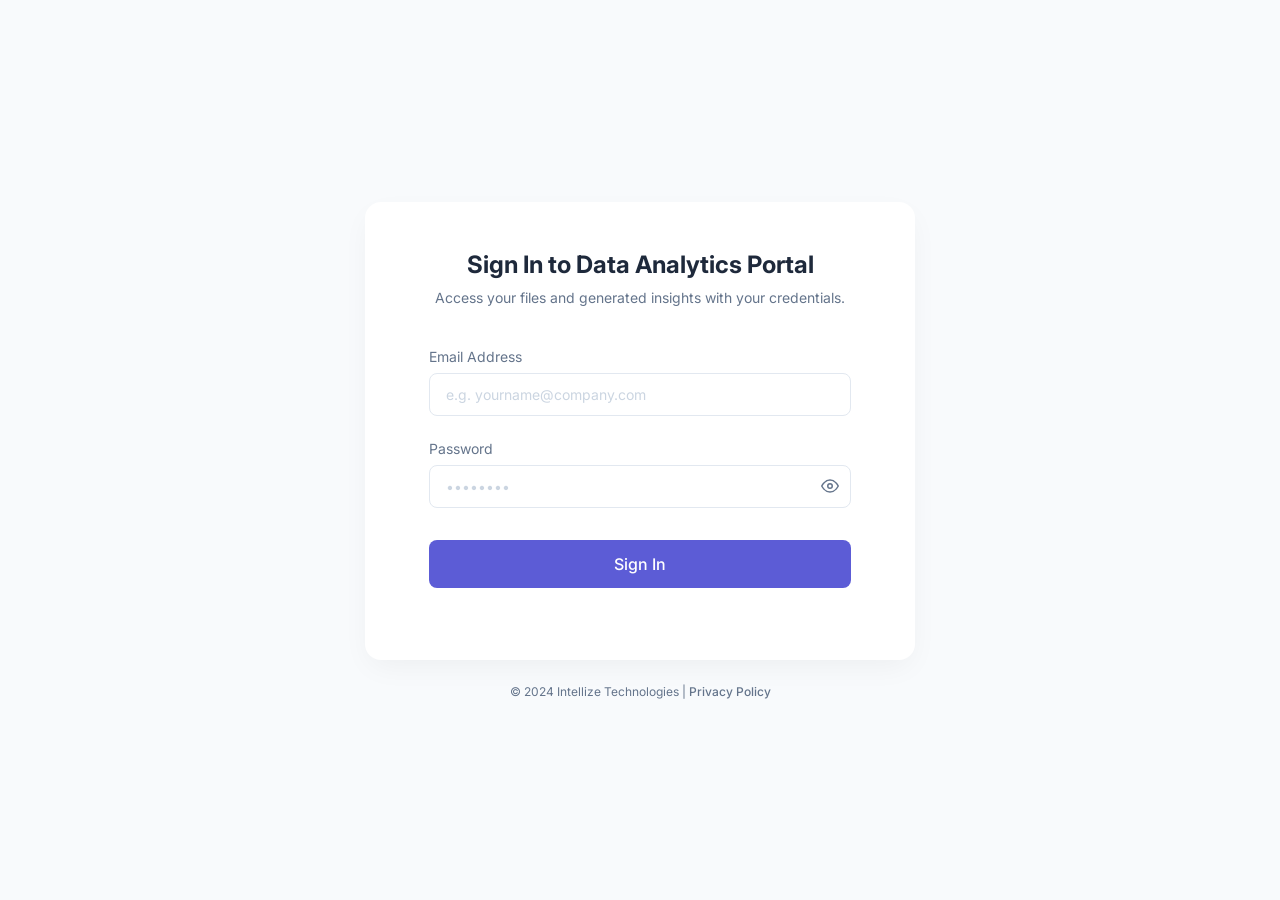
==== login.html @ 5cedb32c "login feature" ====
<!DOCTYPE html>
<html lang="en">

<head>
    <meta charset="UTF-8">
    <meta name="viewport" content="width=device-width, initial-scale=1.0">
    <title>Sign In - Data Analytics Portal</title>
    <link rel="stylesheet" href="style.css">
    <link href="https://fonts.googleapis.com/css2?family=Inter:wght@400;500;600;700&display=swap" rel="stylesheet">
</head>

<body>
    <div class="login-container">
        <div class="login-card">
            <h1 class="login-title">Sign In to Data Analytics Portal</h1>
            <p class="login-subtitle">Access your files and generated insights with your credentials.</p>

            <form action="/login" method="POST" class="login-form">
                <div class="input-group">
                    <label for="email">Email Address</label>
                    <input type="email" id="email" name="email" placeholder="e.g. yourname@company.com" required>
                </div>

                <div class="input-group password-group">
                    <label for="password">Password</label>
                    <div class="password-input-wrapper">
                        <input type="password" id="password" name="password" placeholder="••••••••" required>
                        <button type="button" class="toggle-password" id="togglePasswordBtn"
                            aria-label="Toggle password visibility">
                            <svg xmlns="http://www.w3.org/2000/svg" width="18" height="18" viewBox="0 0 24 24"
                                fill="none" stroke="currentColor" stroke-width="2" stroke-linecap="round"
                                stroke-linejoin="round" class="feather feather-eye">
                                <path d="M1 12s4-8 11-8 11 8 11 8-4 8-11 8-11-8-11-8z"></path>
                                <circle cx="12" cy="12" r="3"></circle>
                            </svg>
                        </button>
                    </div>
                </div>

                <button type="submit" class="login-btn">Sign In</button>
            </form>


        </div>
        <div class="login-footer">
            © 2024 Intellize Technologies | <a href="#">Privacy Policy</a>
        </div>
    </div>

    <script>
        document.getElementById('togglePasswordBtn').addEventListener('click', function () {
            var passwordInput = document.getElementById('password');
            var icon = this.querySelector('svg');
            if (passwordInput.type === 'password') {
                passwordInput.type = 'text';
                // change to eye-off icon
                this.innerHTML = '<svg xmlns="http://www.w3.org/2000/svg" width="18" height="18" viewBox="0 0 24 24" fill="none" stroke="currentColor" stroke-width="2" stroke-linecap="round" stroke-linejoin="round" class="feather feather-eye-off"><path d="M17.94 17.94A10.07 10.07 0 0 1 12 20c-7 0-11-8-11-8a18.45 18.45 0 0 1 5.06-5.94M9.9 4.24A9.12 9.12 0 0 1 12 4c7 0 11 8 11 8a18.5 18.5 0 0 1-2.16 3.19m-6.72-1.07a3 3 0 1 1-4.24-4.24M1 1l22 22"></path></svg>';
            } else {
                passwordInput.type = 'password';
                this.innerHTML = '<svg xmlns="http://www.w3.org/2000/svg" width="18" height="18" viewBox="0 0 24 24" fill="none" stroke="currentColor" stroke-width="2" stroke-linecap="round" stroke-linejoin="round" class="feather feather-eye"><path d="M1 12s4-8 11-8 11 8 11 8-4 8-11 8-11-8-11-8z"></path><circle cx="12" cy="12" r="3"></circle></svg>';
            }
        });
    </script>
</body>

</html>
---- style.css ----
:root {
    --primary: #4f46e5;
    --primary-hover: #4338ca;
    --background: #f8fafc;
    --surface: #ffffff;
    --text: #1e293b;
    --text-light: #64748b;
    --border: #e2e8f0;
    --radius: 16px;
    --shadow: 0 10px 30px -5px rgba(0, 0, 0, 0.05);
}

* {
    box-sizing: border-box;
    margin: 0;
    padding: 0;
    font-family: 'Inter', system-ui, -apple-system, sans-serif;
}

body {
    background-color: var(--background);
    color: var(--text);
    min-height: 100vh;
    display: flex;
    align-items: center;
    justify-content: center;
    padding: 2rem;
}

.container {
    width: 100%;
    max-width: 500px;
}

.upload-card {
    background: var(--surface);
    border-radius: var(--radius);
    padding: 3rem;
    box-shadow: var(--shadow);
    text-align: center;
    transition: transform 0.2s ease;
}

.upload-card:hover {
    transform: translateY(-2px);
}

.title {
    font-size: 1.5rem;
    font-weight: 700;
    margin-bottom: 0.5rem;
    color: var(--text);
}

.subtitle {
    color: var(--text-light);
    font-size: 0.875rem;
    margin-bottom: 2rem;
}

.drop-zone {
    border: 2px dashed var(--border);
    border-radius: calc(var(--radius) - 4px);
    padding: 3rem 1.5rem;
    cursor: pointer;
    transition: all 0.2s ease;
    position: relative;
    overflow: hidden;
    background: #fdfdfd;
}

.drop-zone.drag-active {
    border-color: var(--primary);
    background: #eef2ff;
}

.drop-zone:hover {
    border-color: var(--primary);
    background: #f8fafc;
}

.icon-container {
    width: 64px;
    height: 64px;
    background: #eef2ff;
    border-radius: 50%;
    display: flex;
    align-items: center;
    justify-content: center;
    margin: 0 auto 1.5rem;
    color: var(--primary);
}

.drop-text {
    font-weight: 500;
    margin-bottom: 0.5rem;
}

.browse-btn {
    color: var(--primary);
    background: none;
    border: none;
    font-weight: 600;
    cursor: pointer;
    padding: 0 4px;
    font-size: inherit;
}

.browse-btn:hover {
    text-decoration: underline;
}

.file-info {
    font-size: 0.75rem;
    color: var(--text-light);
    margin-top: 0.5rem;
}

input[type="file"] {
    display: none;
}

.file-list {
    margin-top: 2rem;
    text-align: left;
}

.file-item {
    display: flex;
    align-items: center;
    padding: 0.75rem;
    background: #f1f5f9;
    border-radius: 8px;
    margin-top: 0.5rem;
    animation: slideIn 0.3s ease;
}

.file-icon {
    margin-right: 0.75rem;
    color: var(--text-light);
}

.file-name {
    flex: 1;
    font-size: 0.875rem;
    font-weight: 500;
    white-space: nowrap;
    overflow: hidden;
    text-overflow: ellipsis;
}

.remove-btn {
    background: none;
    border: none;
    color: #ef4444;
    cursor: pointer;
    padding: 4px;
    opacity: 0.7;
    transition: opacity 0.2s;
}

.remove-btn:hover {
    opacity: 1;
}

@keyframes slideIn {
    from {
        opacity: 0;
        transform: translateY(10px);
    }

    to {
        opacity: 1;
        transform: translateY(0);
    }
}

.actions {
    display: flex;
    justify-content: center;
}

.analyze-btn {
    background-color: var(--primary);
    color: white;
    border: none;
    padding: 0.75rem 2rem;
    border-radius: 8px;
    font-weight: 600;
    cursor: pointer;
    transition: background-color 0.2s, opacity 0.2s, transform 0.1s;
    font-size: 1rem;
}

.analyze-btn:hover:not(:disabled) {
    background-color: var(--primary-hover);
    transform: translateY(-1px);
}

.analyze-btn:active:not(:disabled) {
    transform: translateY(0);
}

.analyze-btn:disabled {
    background-color: var(--text-light);
    cursor: not-allowed;
    opacity: 0.5;
}

.status-message {
    margin-top: 1.5rem;
    font-size: 0.875rem;
    min-height: 1.25rem;
    color: var(--text-light);
}

.status-error {
    color: #ef4444;
}

.status-success {
    color: #10b981;
}

/* Login specific styles */
.login-container {
    width: 100%;
    max-width: 550px;
    display: flex;
    flex-direction: column;
    align-items: center;
}

.login-card {
    background: var(--surface);
    border-radius: var(--radius);
    padding: 3rem 4rem;
    box-shadow: var(--shadow);
    text-align: center;
    width: 100%;
    margin-bottom: 1.5rem;
}

.login-title {
    font-size: 1.5rem;
    font-weight: 700;
    margin-bottom: 0.5rem;
    color: var(--text);
}

.login-subtitle {
    color: var(--text-light);
    font-size: 0.875rem;
    margin-bottom: 2.5rem;
    line-height: 1.5;
}

.login-form {
    text-align: left;
}

.input-group {
    margin-bottom: 1.5rem;
}

.input-group label {
    display: block;
    font-size: 0.875rem;
    color: var(--text-light);
    margin-bottom: 0.5rem;
}

.input-group input {
    width: 100%;
    padding: 0.75rem 1rem;
    border: 1px solid var(--border);
    border-radius: 8px;
    font-size: 0.875rem;
    outline: none;
    transition: border-color 0.2s;
    background: var(--surface);
    color: var(--text);
}

.input-group input:focus {
    border-color: var(--primary);
}

.input-group input::placeholder {
    color: #cbd5e1;
}

.password-input-wrapper {
    position: relative;
    display: flex;
    align-items: center;
}

.password-input-wrapper input {
    padding-right: 2.5rem;
}

.toggle-password {
    position: absolute;
    right: 0.75rem;
    background: none;
    border: none;
    color: var(--text-light);
    cursor: pointer;
    display: flex;
    align-items: center;
    justify-content: center;
    padding: 0;
}

.login-btn {
    width: 100%;
    background-color: #5c5cd6;
    color: white;
    border: none;
    padding: 0.875rem;
    border-radius: 8px;
    font-weight: 500;
    cursor: pointer;
    transition: background-color 0.2s;
    font-size: 1rem;
    margin-top: 0.5rem;
    margin-bottom: 1.5rem;
}

.login-btn:hover {
    background-color: #4a4ac0;
}

.login-links {
    display: flex;
    justify-content: space-between;
    font-size: 0.875rem;
}

.login-links a {
    color: var(--text-light);
    text-decoration: none;
}

.login-links a:hover {
    text-decoration: underline;
    color: var(--text);
}

.login-footer {
    font-size: 0.75rem;
    color: var(--text-light);
}

.login-footer a {
    color: var(--text-light);
    text-decoration: none;
    font-weight: 500;
}

.login-footer a:hover {
    text-decoration: underline;
}

.logout-btn {
    position: absolute;
    top: 1.5rem;
    right: 2rem;
    background-color: transparent;
    color: var(--text-light);
    border: 1px solid var(--border);
    padding: 0.5rem 1rem;
    border-radius: 8px;
    font-size: 0.875rem;
    font-weight: 500;
    cursor: pointer;
    text-decoration: none;
    transition: all 0.2s ease;
}

.logout-btn:hover {
    background-color: #f1f5f9;
    color: var(--text);
    border-color: #cbd5e1;
}
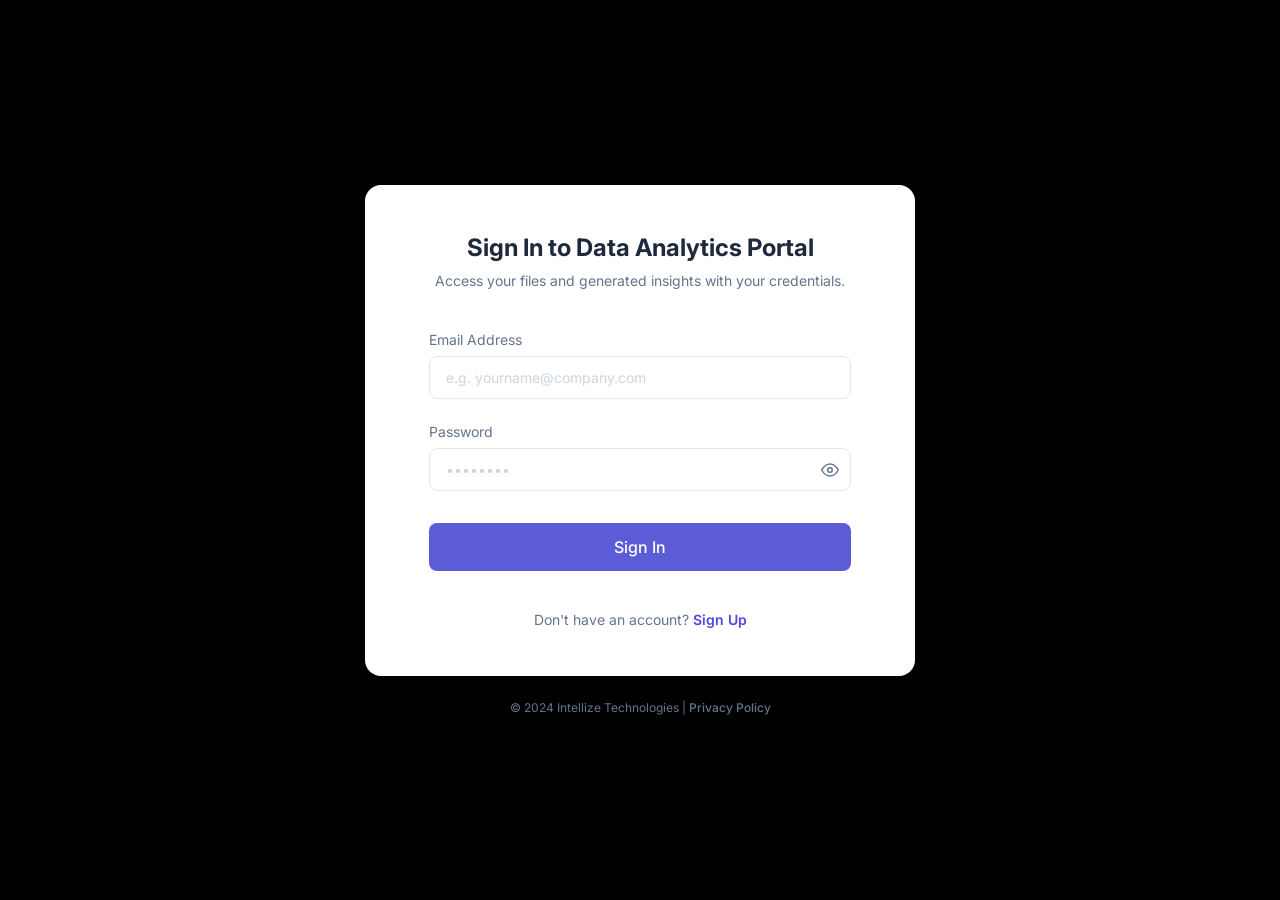
==== commit f0a2fd4c: "added_registration_feature" ====
--- a/login.html
+++ b/login.html
@@ -7,6 +7,19 @@
     <title>Sign In - Data Analytics Portal</title>
     <link rel="stylesheet" href="style.css">
     <link href="https://fonts.googleapis.com/css2?family=Inter:wght@400;500;600;700&display=swap" rel="stylesheet">
+    <style>
+        .success-box {
+            background-color: #ecfdf5;
+            border: 1px solid #d1fae5;
+            color: #065f46;
+            padding: 0.75rem 1rem;
+            border-radius: 8px;
+            margin-bottom: 1.5rem;
+            font-size: 0.875rem;
+            display: none;
+            text-align: center;
+        }
+    </style>
 </head>
 
 <body>
@@ -14,6 +27,8 @@
         <div class="login-card">
             <h1 class="login-title">Sign In to Data Analytics Portal</h1>
             <p class="login-subtitle">Access your files and generated insights with your credentials.</p>
+
+            <div class="success-box" id="successBox">Registration successful! Please sign in.</div>
 
             <form action="/login" method="POST" class="login-form">
                 <div class="input-group">
@@ -40,6 +55,12 @@
                 <button type="submit" class="login-btn">Sign In</button>
             </form>
 
+            <div class="login-links" style="margin-top: 1rem; justify-content: center;">
+                <p style="font-size: 0.875rem; color: var(--text-light);">
+                    Don't have an account? <a href="/register" style="color: var(--primary); font-weight: 600;">Sign Up</a>
+                </p>
+            </div>
+
 
         </div>
         <div class="login-footer">
@@ -60,6 +81,12 @@
                 this.innerHTML = '<svg xmlns="http://www.w3.org/2000/svg" width="18" height="18" viewBox="0 0 24 24" fill="none" stroke="currentColor" stroke-width="2" stroke-linecap="round" stroke-linejoin="round" class="feather feather-eye"><path d="M1 12s4-8 11-8 11 8 11 8-4 8-11 8-11-8-11-8z"></path><circle cx="12" cy="12" r="3"></circle></svg>';
             }
         });
+
+        // Show registration success banner if URL has registered=true
+        const urlParams = new URLSearchParams(window.location.search);
+        if (urlParams.get('registered') === 'true') {
+            document.getElementById('successBox').style.display = 'block';
+        }
     </script>
 </body>
 
--- a/style.css
+++ b/style.css
@@ -1,7 +1,7 @@
 :root {
     --primary: #4f46e5;
     --primary-hover: #4338ca;
-    --background: #f8fafc;
+    --background: #000000;
     --surface: #ffffff;
     --text: #1e293b;
     --text-light: #64748b;
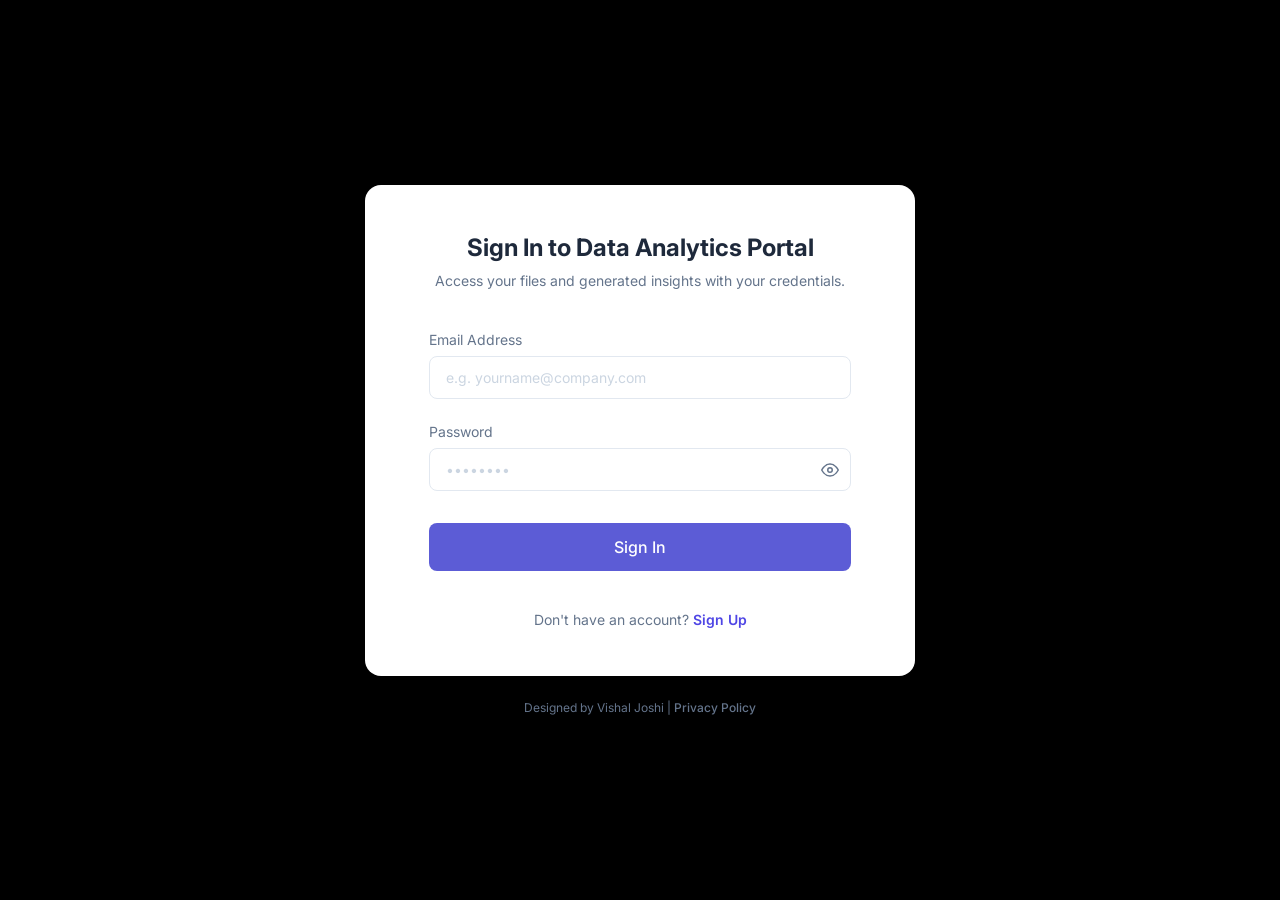
==== commit 8b50d196: "readme_file_update" ====
--- a/login.html
+++ b/login.html
@@ -57,14 +57,15 @@
 
             <div class="login-links" style="margin-top: 1rem; justify-content: center;">
                 <p style="font-size: 0.875rem; color: var(--text-light);">
-                    Don't have an account? <a href="/register" style="color: var(--primary); font-weight: 600;">Sign Up</a>
+                    Don't have an account? <a href="/register" style="color: var(--primary); font-weight: 600;">Sign
+                        Up</a>
                 </p>
             </div>
 
 
         </div>
         <div class="login-footer">
-            © 2024 Intellize Technologies | <a href="#">Privacy Policy</a>
+            Designed by Vishal Joshi | <a href="#">Privacy Policy</a>
         </div>
     </div>
 
